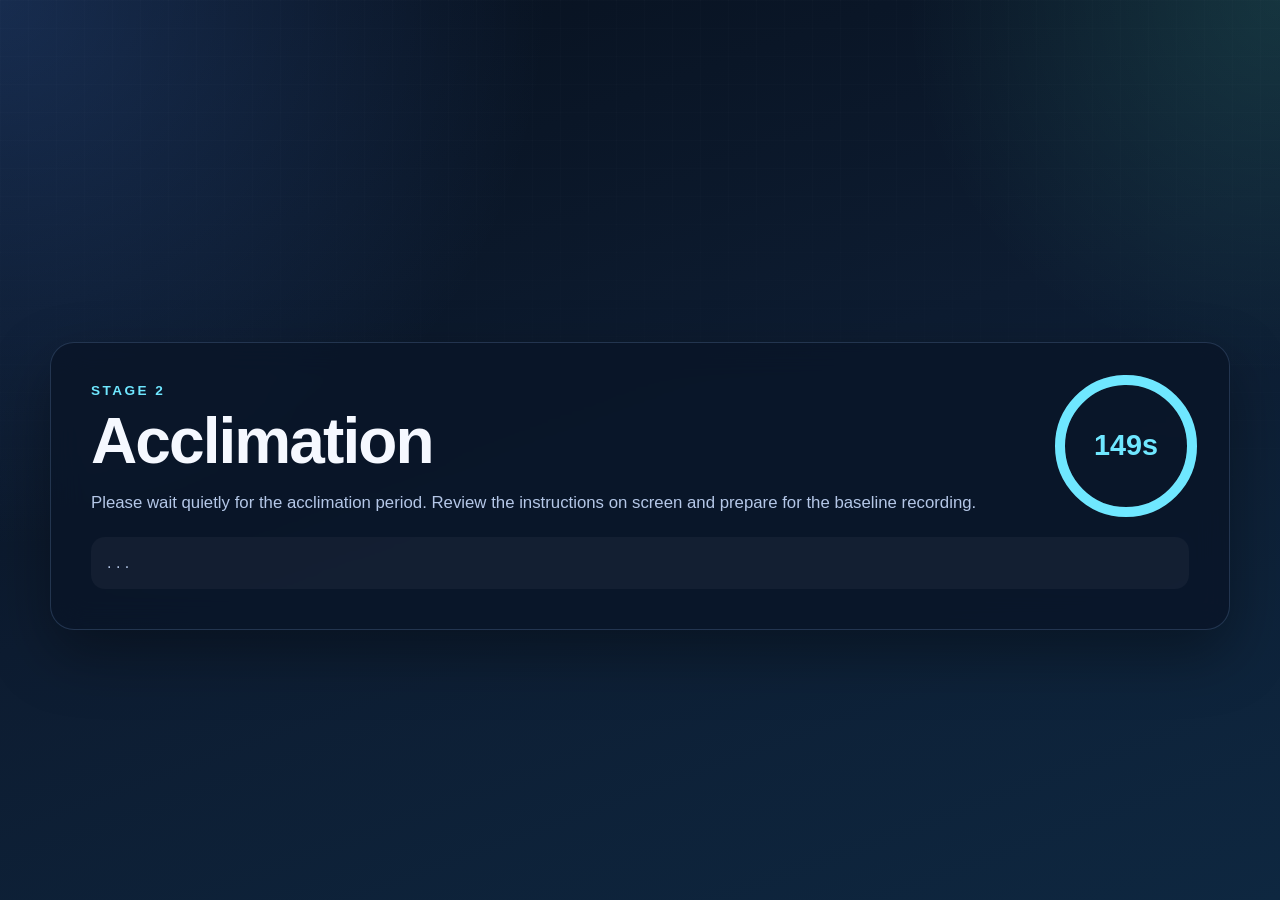
==== acclimation.html @ db919599 "initial commit" ====
<!DOCTYPE html>
<html lang="en">
<head>
    <meta charset="UTF-8">
    <meta name="viewport" content="width=device-width, initial-scale=1.0">
    <title>Acclimation</title>
    <link rel="stylesheet" href="styles.css">
</head>
<body data-page="acclimation">
    <main class="page-shell">
        <section class="stage-card stage-card--timed">
            <p class="eyebrow">Stage 2</p>
            <h1>Acclimation</h1>
            <p class="stage-subtitle">
                Please wait quietly for the acclimation period. Review the instructions on screen and prepare for the baseline recording.
            </p>
            <div class="instruction-stack" id="typing-effect"></div>
            <div id="timer-shell"></div>
        </section>
    </main>

    <script src="experiment-config.js"></script>
    <script src="platform-utils.js"></script>
    <script src="dynamicText.js"></script>
    <script>
        PlatformUtils.setPageData("acclimation");
        (function () {
            document.getElementById("timer-shell").innerHTML = PlatformUtils.timerMarkup();
            const complete = function () {
                window.location.href = ExperimentConfig.routes.baseline;
            };
            const timerText = document.querySelector("[data-timer-text]");
            const timerCircle = document.querySelector(".timer-circle");
            const circumference = 2 * Math.PI * 66;
            timerCircle.style.strokeDasharray = `${circumference}`;
            timerCircle.style.strokeDashoffset = "0";
            let remaining = ExperimentConfig.timings.acclimationSeconds;
            timerText.textContent = `${remaining}s`;
            const interval = window.setInterval(function () {
                remaining -= 1;
                timerText.textContent = `${Math.max(remaining, 0)}s`;
                timerCircle.style.strokeDashoffset = `${circumference * (1 - Math.max(remaining, 0) / ExperimentConfig.timings.acclimationSeconds)}`;
                if (remaining <= 0) {
                    window.clearInterval(interval);
                    complete();
                }
            }, 1000);
        })();
    </script>
</body>
</html>
---- styles.css ----
:root {
    --bg: #08111f;
    --panel: rgba(10, 22, 40, 0.86);
    --panel-border: rgba(151, 194, 255, 0.18);
    --text: #f5f8ff;
    --muted: #b4c7e7;
    --accent: #6fe7ff;
    --accent-strong: #32d0ff;
    --accent-soft: #9ef57a;
    --danger-soft: #ff9ba9;
    --shadow: 0 24px 60px rgba(0, 0, 0, 0.35);
    --radius: 24px;
}

* {
    box-sizing: border-box;
}

html,
body {
    min-height: 100%;
    margin: 0;
    color: var(--text);
    font-family: "Avenir Next", "Segoe UI", "Helvetica Neue", sans-serif;
    background:
        radial-gradient(circle at top left, rgba(80, 144, 255, 0.22), transparent 35%),
        radial-gradient(circle at top right, rgba(95, 255, 203, 0.12), transparent 24%),
        linear-gradient(160deg, #07101d 0%, #0d1c31 48%, #0e2740 100%);
}

body {
    position: relative;
    overflow-x: hidden;
}

body::before {
    content: "";
    position: fixed;
    inset: 0;
    pointer-events: none;
    background:
        linear-gradient(rgba(255, 255, 255, 0.03) 1px, transparent 1px),
        linear-gradient(90deg, rgba(255, 255, 255, 0.03) 1px, transparent 1px);
    background-size: 28px 28px;
    mask-image: linear-gradient(to bottom, rgba(0, 0, 0, 0.42), transparent 92%);
}

body[data-page="baseline"] {
    background:
        radial-gradient(circle at center, rgba(111, 231, 255, 0.18), transparent 30%),
        linear-gradient(160deg, #07101d 0%, #10253b 52%, #12324e 100%);
}

body[data-page="task1"] {
    background:
        radial-gradient(circle at top right, rgba(255, 173, 94, 0.2), transparent 26%),
        linear-gradient(155deg, #110f1d 0%, #1a243d 55%, #233a5f 100%);
}

body[data-page="task2"] {
    background:
        radial-gradient(circle at top left, rgba(165, 255, 109, 0.16), transparent 24%),
        linear-gradient(155deg, #0a1720 0%, #12313a 52%, #17475a 100%);
}

body[data-page^="survey_"] {
    background:
        radial-gradient(circle at top center, rgba(200, 123, 255, 0.16), transparent 26%),
        linear-gradient(160deg, #101323 0%, #18253d 52%, #233253 100%);
}

.brand-strip {
    position: fixed;
    inset: 0 0 auto 0;
    z-index: 10;
    pointer-events: none;
}

.brand-strip__logo {
    position: absolute;
    max-width: 220px;
    height: auto;
    opacity: 0.92;
}

.brand-strip__logo--center {
    top: 24px;
    left: 50%;
    transform: translateX(-50%);
    max-width: 280px;
}

.brand-strip__logo--left {
    left: 24px;
    bottom: 24px;
    max-width: 140px;
}

.brand-strip__logo--right {
    right: 24px;
    bottom: 24px;
    max-width: 140px;
}

.page-shell {
    width: min(1180px, calc(100vw - 48px));
    margin: 0 auto;
    min-height: 100vh;
    padding: 120px 0 48px;
    display: flex;
    align-items: center;
    justify-content: center;
}

.stage-card {
    position: relative;
    width: 100%;
    padding: 40px;
    border-radius: var(--radius);
    background: var(--panel);
    border: 1px solid var(--panel-border);
    box-shadow: var(--shadow);
    backdrop-filter: blur(16px);
}

.stage-header,
.stage-card > h1,
.stage-card > .stage-subtitle {
    max-width: 960px;
}

.eyebrow {
    margin: 0 0 12px;
    color: var(--accent);
    text-transform: uppercase;
    letter-spacing: 0.18em;
    font-size: 0.85rem;
    font-weight: 700;
}

h1 {
    margin: 0 0 16px;
    font-size: clamp(2.4rem, 5vw, 4.4rem);
    line-height: 0.98;
    letter-spacing: -0.03em;
}

h2 {
    margin: 0 0 10px;
    font-size: 1.2rem;
    color: var(--accent-soft);
}

.stage-subtitle,
.media-caption,
.form-note {
    margin: 0 0 20px;
    color: var(--muted);
    font-size: 1.05rem;
    line-height: 1.7;
}

.summary-grid {
    display: grid;
    grid-template-columns: repeat(3, minmax(0, 1fr));
    gap: 16px;
    margin: 28px 0;
}

.summary-card {
    padding: 18px 20px;
    border-radius: 18px;
    background: rgba(255, 255, 255, 0.03);
    border: 1px solid rgba(255, 255, 255, 0.08);
}

.summary-card p {
    margin: 0;
    color: var(--muted);
    line-height: 1.6;
}

.primary-button {
    appearance: none;
    border: none;
    border-radius: 999px;
    padding: 16px 28px;
    color: #04111e;
    background: linear-gradient(135deg, var(--accent) 0%, var(--accent-soft) 100%);
    font: inherit;
    font-weight: 700;
    letter-spacing: 0.02em;
    cursor: pointer;
    transition: transform 140ms ease, box-shadow 140ms ease;
    box-shadow: 0 14px 30px rgba(50, 208, 255, 0.24);
}

.primary-button:hover {
    transform: translateY(-1px);
    box-shadow: 0 18px 36px rgba(50, 208, 255, 0.3);
}

.timer-container {
    position: fixed;
    top: 28px;
    right: 28px;
    width: 150px;
    height: 150px;
    z-index: 20;
}

.timer-svg {
    transform: rotate(-90deg);
}

.timer-circle-bg,
.timer-circle {
    fill: none;
    stroke-width: 10;
}

.timer-circle-bg {
    stroke: rgba(255, 255, 255, 0.12);
}

.timer-circle {
    stroke: var(--accent);
    stroke-linecap: round;
    transition: stroke-dashoffset 1s linear;
}

.timer-text {
    position: absolute;
    inset: 0;
    display: grid;
    place-items: center;
    color: var(--accent);
    font-weight: 700;
    font-size: 1.8rem;
}

.instruction-stack {
    display: grid;
    gap: 12px;
    margin-top: 20px;
}

.instruction-stack p {
    margin: 0;
    padding: 14px 16px;
    border-radius: 14px;
    background: rgba(255, 255, 255, 0.04);
    color: var(--muted);
    line-height: 1.5;
}

.form-embed-shell,
.media-panel {
    margin: 24px 0;
    padding: 16px;
    border-radius: 20px;
    background: rgba(255, 255, 255, 0.03);
    border: 1px solid rgba(255, 255, 255, 0.08);
}

.form-embed {
    width: 100%;
    min-height: 60vh;
    border: none;
    border-radius: 14px;
    background: #fff;
}

.task-image {
    display: block;
    width: 100%;
    max-width: 860px;
    margin: 0 auto;
    border-radius: 16px;
    box-shadow: 0 20px 44px rgba(0, 0, 0, 0.34);
}

.audio-player {
    width: min(720px, 100%);
}

.options {
    display: grid;
    gap: 12px;
    margin-top: 20px;
}

.option-row {
    display: flex;
    gap: 14px;
    align-items: flex-start;
    padding: 14px 16px;
    border-radius: 14px;
    background: rgba(255, 255, 255, 0.04);
    color: var(--text);
}

.option-row input {
    margin-top: 4px;
    transform: scale(1.2);
}

@media (max-width: 900px) {
    .page-shell {
        width: min(100vw - 24px, 100%);
        padding-top: 96px;
    }

    .stage-card {
        padding: 24px 18px 28px;
    }

    .summary-grid {
        grid-template-columns: 1fr;
    }

    .brand-strip__logo--center {
        max-width: 180px;
        top: 16px;
    }

    .brand-strip__logo--left,
    .brand-strip__logo--right {
        display: none;
    }

    .timer-container {
        width: 120px;
        height: 120px;
        top: 18px;
        right: 18px;
    }

    .form-embed {
        min-height: 52vh;
    }
}
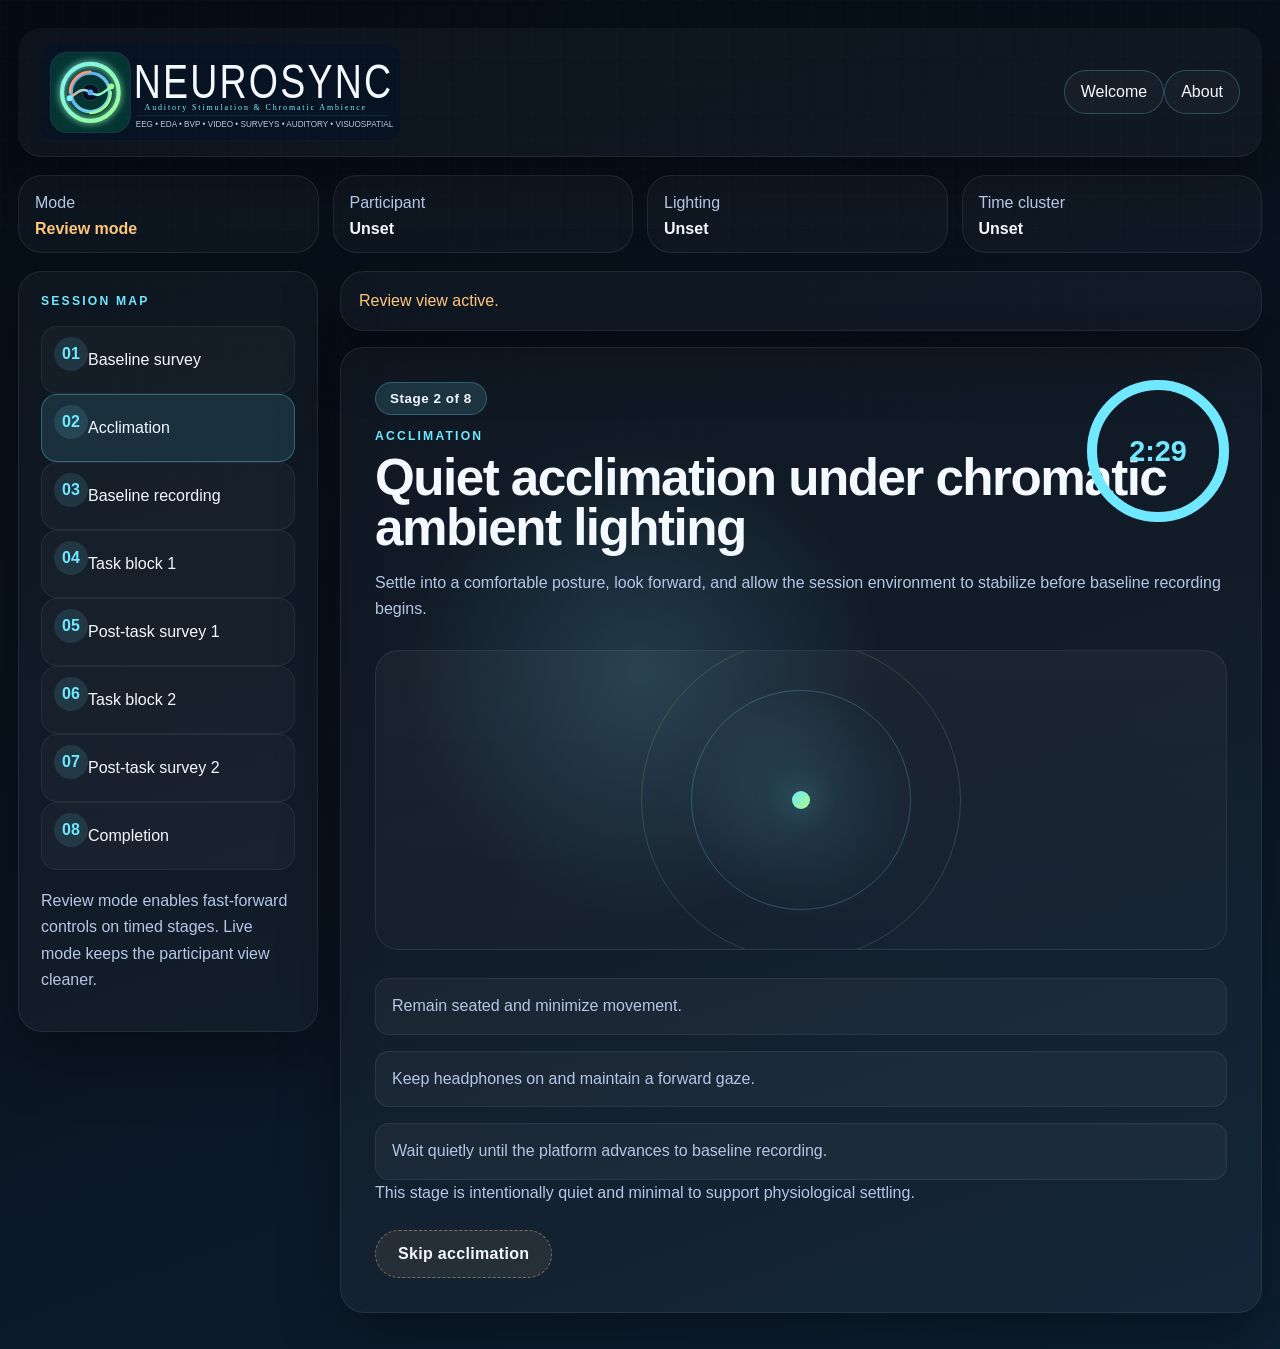
==== commit 8da6bfec: "Finalize NEUROSYNC platform release" ====
--- a/acclimation.html
+++ b/acclimation.html
@@ -7,45 +7,42 @@
     <link rel="stylesheet" href="styles.css">
 </head>
 <body data-page="acclimation">
-    <main class="page-shell">
-        <section class="stage-card stage-card--timed">
-            <p class="eyebrow">Stage 2</p>
-            <h1>Acclimation</h1>
-            <p class="stage-subtitle">
-                Please wait quietly for the acclimation period. Review the instructions on screen and prepare for the baseline recording.
-            </p>
-            <div class="instruction-stack" id="typing-effect"></div>
-            <div id="timer-shell"></div>
-        </section>
-    </main>
+    <main class="page-shell"><div id="page-container"></div></main>
 
     <script src="experiment-config.js"></script>
     <script src="platform-utils.js"></script>
-    <script src="dynamicText.js"></script>
     <script>
         PlatformUtils.setPageData("acclimation");
-        (function () {
-            document.getElementById("timer-shell").innerHTML = PlatformUtils.timerMarkup();
-            const complete = function () {
-                window.location.href = ExperimentConfig.routes.baseline;
-            };
-            const timerText = document.querySelector("[data-timer-text]");
-            const timerCircle = document.querySelector(".timer-circle");
-            const circumference = 2 * Math.PI * 66;
-            timerCircle.style.strokeDasharray = `${circumference}`;
-            timerCircle.style.strokeDashoffset = "0";
-            let remaining = ExperimentConfig.timings.acclimationSeconds;
-            timerText.textContent = `${remaining}s`;
-            const interval = window.setInterval(function () {
-                remaining -= 1;
-                timerText.textContent = `${Math.max(remaining, 0)}s`;
-                timerCircle.style.strokeDashoffset = `${circumference * (1 - Math.max(remaining, 0) / ExperimentConfig.timings.acclimationSeconds)}`;
-                if (remaining <= 0) {
-                    window.clearInterval(interval);
-                    complete();
-                }
-            }, 1000);
-        })();
+        PlatformUtils.renderStagePage(
+            document.getElementById("page-container"),
+            {
+                activeStage: "acclimation",
+                mode: "timed",
+                timer: true,
+                seconds: ExperimentConfig.timings.acclimationSeconds,
+                progressLabel: "Stage 2 of 8",
+                eyebrow: "Acclimation",
+                title: "Quiet acclimation under chromatic ambient lighting",
+                subtitle: "Settle into a comfortable posture, look forward, and allow the session environment to stabilize before baseline recording begins.",
+                bodyHtml: `
+                    <div class="focus-field focus-field--ambient">
+                        <div class="focus-ring"></div>
+                        <div class="focus-ring focus-ring--secondary"></div>
+                        <div class="focus-core"></div>
+                    </div>
+                    ${PlatformUtils.instructionListMarkup([
+                        "Remain seated and minimize movement.",
+                        "Keep headphones on and maintain a forward gaze.",
+                        "Wait quietly until the platform advances to baseline recording."
+                    ])}
+                `,
+                supportText: "This stage is intentionally quiet and minimal to support physiological settling.",
+                skipLabel: "Skip acclimation"
+            },
+            function () {
+                PlatformUtils.goToRoute("baseline");
+            }
+        );
     </script>
 </body>
 </html>
--- a/styles.css
+++ b/styles.css
@@ -1,14 +1,16 @@
 :root {
-    --bg: #08111f;
-    --panel: rgba(10, 22, 40, 0.86);
-    --panel-border: rgba(151, 194, 255, 0.18);
-    --text: #f5f8ff;
+    --bg: #07101d;
+    --panel: rgba(12, 21, 36, 0.9);
+    --panel-soft: rgba(17, 30, 48, 0.78);
+    --panel-border: rgba(140, 190, 255, 0.15);
+    --text: #f4f8ff;
     --muted: #b4c7e7;
-    --accent: #6fe7ff;
-    --accent-strong: #32d0ff;
-    --accent-soft: #9ef57a;
-    --danger-soft: #ff9ba9;
-    --shadow: 0 24px 60px rgba(0, 0, 0, 0.35);
+    --accent: #70e8ff;
+    --accent-strong: #2fd2ff;
+    --accent-soft: #a8ff85;
+    --warm: #ffc67e;
+    --danger-soft: #ff9aa8;
+    --shadow: 0 24px 60px rgba(0, 0, 0, 0.36);
     --radius: 24px;
 }
 
@@ -23,9 +25,9 @@
     color: var(--text);
     font-family: "Avenir Next", "Segoe UI", "Helvetica Neue", sans-serif;
     background:
-        radial-gradient(circle at top left, rgba(80, 144, 255, 0.22), transparent 35%),
-        radial-gradient(circle at top right, rgba(95, 255, 203, 0.12), transparent 24%),
-        linear-gradient(160deg, #07101d 0%, #0d1c31 48%, #0e2740 100%);
+        radial-gradient(circle at top left, rgba(88, 156, 255, 0.2), transparent 30%),
+        radial-gradient(circle at top right, rgba(101, 255, 204, 0.12), transparent 22%),
+        linear-gradient(160deg, #050d18 0%, #0b1627 52%, #10233b 100%);
 }
 
 body {
@@ -39,174 +41,675 @@
     inset: 0;
     pointer-events: none;
     background:
-        linear-gradient(rgba(255, 255, 255, 0.03) 1px, transparent 1px),
-        linear-gradient(90deg, rgba(255, 255, 255, 0.03) 1px, transparent 1px);
+        linear-gradient(rgba(255, 255, 255, 0.028) 1px, transparent 1px),
+        linear-gradient(90deg, rgba(255, 255, 255, 0.028) 1px, transparent 1px);
     background-size: 28px 28px;
-    mask-image: linear-gradient(to bottom, rgba(0, 0, 0, 0.42), transparent 92%);
+    mask-image: linear-gradient(to bottom, rgba(0, 0, 0, 0.5), transparent 94%);
+}
+
+body[data-page="start"] {
+    background:
+        radial-gradient(circle at 15% 14%, rgba(111, 231, 255, 0.24), transparent 24%),
+        radial-gradient(circle at 80% 18%, rgba(168, 255, 133, 0.18), transparent 20%),
+        linear-gradient(160deg, #040b15 0%, #081422 50%, #0d2138 100%);
+}
+
+body[data-page="home"] {
+    background:
+        radial-gradient(circle at 18% 10%, rgba(111, 231, 255, 0.18), transparent 24%),
+        radial-gradient(circle at 85% 16%, rgba(255, 198, 126, 0.14), transparent 20%),
+        linear-gradient(160deg, #06101b 0%, #0a1728 52%, #0f233b 100%);
+}
+
+body[data-page="acclimation"] {
+    background:
+        radial-gradient(circle at center, rgba(111, 231, 255, 0.16), transparent 26%),
+        linear-gradient(160deg, #050c15 0%, #0b1522 55%, #0d2033 100%);
 }
 
 body[data-page="baseline"] {
     background:
-        radial-gradient(circle at center, rgba(111, 231, 255, 0.18), transparent 30%),
-        linear-gradient(160deg, #07101d 0%, #10253b 52%, #12324e 100%);
+        radial-gradient(circle at center, rgba(147, 243, 255, 0.15), transparent 28%),
+        linear-gradient(160deg, #040b14 0%, #0a1421 54%, #0f1d30 100%);
 }
 
 body[data-page="task1"] {
     background:
-        radial-gradient(circle at top right, rgba(255, 173, 94, 0.2), transparent 26%),
-        linear-gradient(155deg, #110f1d 0%, #1a243d 55%, #233a5f 100%);
+        radial-gradient(circle at top right, rgba(255, 196, 112, 0.18), transparent 24%),
+        linear-gradient(160deg, #0b0f18 0%, #151c2f 54%, #21375b 100%);
 }
 
 body[data-page="task2"] {
     background:
-        radial-gradient(circle at top left, rgba(165, 255, 109, 0.16), transparent 24%),
-        linear-gradient(155deg, #0a1720 0%, #12313a 52%, #17475a 100%);
+        radial-gradient(circle at top left, rgba(168, 255, 133, 0.14), transparent 24%),
+        linear-gradient(160deg, #08121a 0%, #0e2130 54%, #15384c 100%);
 }
 
 body[data-page^="survey_"] {
     background:
-        radial-gradient(circle at top center, rgba(200, 123, 255, 0.16), transparent 26%),
-        linear-gradient(160deg, #101323 0%, #18253d 52%, #233253 100%);
-}
-
-.brand-strip {
-    position: fixed;
-    inset: 0 0 auto 0;
-    z-index: 10;
-    pointer-events: none;
-}
-
-.brand-strip__logo {
-    position: absolute;
-    max-width: 220px;
-    height: auto;
-    opacity: 0.92;
-}
-
-.brand-strip__logo--center {
-    top: 24px;
-    left: 50%;
-    transform: translateX(-50%);
-    max-width: 280px;
-}
-
-.brand-strip__logo--left {
-    left: 24px;
-    bottom: 24px;
-    max-width: 140px;
-}
-
-.brand-strip__logo--right {
-    right: 24px;
-    bottom: 24px;
-    max-width: 140px;
-}
-
-.page-shell {
-    width: min(1180px, calc(100vw - 48px));
+        radial-gradient(circle at top center, rgba(190, 126, 255, 0.14), transparent 24%),
+        linear-gradient(160deg, #0d1121 0%, #162038 54%, #24324f 100%);
+}
+
+body[data-page="finish"] {
+    background:
+        radial-gradient(circle at top center, rgba(111, 231, 255, 0.14), transparent 24%),
+        linear-gradient(160deg, #06111c 0%, #0d1a29 54%, #10243b 100%);
+}
+
+h1,
+h2,
+p {
+    margin-top: 0;
+}
+
+h1 {
+    margin-bottom: 16px;
+    font-size: clamp(2.3rem, 4vw, 4.4rem);
+    line-height: 0.98;
+    letter-spacing: -0.03em;
+}
+
+h2 {
+    margin-bottom: 10px;
+    font-size: 1.18rem;
+}
+
+.cover-shell,
+.page-shell,
+.dashboard-shell {
+    width: min(1420px, calc(100vw - 36px));
     margin: 0 auto;
     min-height: 100vh;
-    padding: 120px 0 48px;
+}
+
+.cover-shell {
     display: flex;
     align-items: center;
     justify-content: center;
+    padding: 28px 0;
+}
+
+.page-shell {
+    padding: 28px 0 36px;
+}
+
+.dashboard-shell {
+    padding: 28px 0 36px;
+}
+
+.cover-window {
+    width: 100%;
+    min-height: min(900px, calc(100vh - 56px));
+    border-radius: 30px;
+    overflow: hidden;
+    border: 1px solid rgba(154, 200, 255, 0.2);
+    background: linear-gradient(180deg, rgba(11, 23, 40, 0.96) 0%, rgba(7, 17, 31, 0.98) 100%);
+    box-shadow: 0 40px 90px rgba(0, 0, 0, 0.44);
+    backdrop-filter: blur(20px);
+}
+
+.cover-window__topbar,
+.app-topbar {
+    display: grid;
+    grid-template-columns: auto 1fr auto;
+    align-items: center;
+    gap: 20px;
+    padding: 16px 22px;
+    border-bottom: 1px solid rgba(255, 255, 255, 0.08);
+    background: rgba(255, 255, 255, 0.03);
+}
+
+.window-dots {
+    display: flex;
+    gap: 10px;
+}
+
+.window-dots span {
+    width: 12px;
+    height: 12px;
+    border-radius: 999px;
+}
+
+.window-dots span:nth-child(1) { background: #ff6d6d; }
+.window-dots span:nth-child(2) { background: #ffca72; }
+.window-dots span:nth-child(3) { background: #86f08d; }
+
+.window-title,
+.window-state,
+.app-topbar__eyebrow,
+.app-topbar__description,
+.info-card__label,
+.dashboard-panel__label,
+.cover-card__label,
+.dashboard-mode-card__label,
+.stage-rail__eyebrow {
+    color: var(--muted);
+}
+
+.window-title,
+.window-state {
+    margin: 0;
+    font-size: 0.92rem;
+}
+
+.window-state {
+    text-align: right;
+    color: var(--accent);
+}
+
+.cover-window__body {
+    padding: 28px;
+}
+
+.cover-hero,
+.dashboard-grid,
+.app-main {
+    display: grid;
+    gap: 22px;
+}
+
+.cover-hero {
+    grid-template-columns: minmax(0, 1.45fr) minmax(320px, 0.92fr);
+    align-items: stretch;
+}
+
+.cover-hero__content,
+.cover-hero__panel,
+.cover-card,
+.signal-card,
+.dashboard-panel,
+.dashboard-mode-card,
+.stage-card,
+.info-card,
+.form-embed-shell,
+.media-panel,
+.stage-rail,
+.mode-banner,
+.context-chip {
+    border-radius: var(--radius);
+    border: 1px solid rgba(255, 255, 255, 0.08);
+    background: rgba(255, 255, 255, 0.03);
+}
+
+.cover-hero__content,
+.cover-hero__panel,
+.cover-card,
+.dashboard-panel,
+.dashboard-mode-card,
+.stage-card,
+.stage-rail,
+.mode-banner {
+    box-shadow: var(--shadow);
+}
+
+.cover-hero__content {
+    padding: 34px;
+    background:
+        radial-gradient(circle at 12% 12%, rgba(111, 231, 255, 0.14), transparent 22%),
+        linear-gradient(180deg, rgba(255, 255, 255, 0.04) 0%, rgba(255, 255, 255, 0.02) 100%);
+}
+
+.cover-logo,
+.dashboard-logo,
+.app-brand__logo {
+    display: block;
+    height: auto;
+}
+
+.cover-logo {
+    width: min(700px, 100%);
+    margin: 16px 0 24px;
+}
+
+.dashboard-logo {
+    width: min(380px, 100%);
+}
+
+.app-brand__logo {
+    width: 220px;
+}
+
+.cover-actions,
+.stage-actions,
+.session-form__actions,
+.dashboard-mode-actions {
+    display: flex;
+    flex-wrap: wrap;
+    gap: 14px;
+    align-items: center;
+}
+
+.cover-actions {
+    margin-top: 26px;
+}
+
+.signal-stack,
+.shortcut-grid,
+.readiness-grid,
+.flow-overview,
+.info-card-grid,
+.instruction-list {
+    display: grid;
+    gap: 16px;
+}
+
+.signal-card,
+.cover-card,
+.dashboard-panel,
+.dashboard-mode-card,
+.info-card {
+    padding: 22px;
+}
+
+.signal-card--cyan { box-shadow: inset 0 0 0 1px rgba(111, 231, 255, 0.08); }
+.signal-card--amber { box-shadow: inset 0 0 0 1px rgba(255, 198, 126, 0.08); }
+.signal-card--green { box-shadow: inset 0 0 0 1px rgba(168, 255, 133, 0.08); }
+
+.cover-card__label,
+.dashboard-panel__label,
+.dashboard-mode-card__label,
+.info-card__label,
+.stage-rail__eyebrow,
+.app-topbar__eyebrow,
+.eyebrow {
+    margin-bottom: 10px;
+    text-transform: uppercase;
+    letter-spacing: 0.18em;
+    font-size: 0.76rem;
+    font-weight: 700;
+}
+
+.progress-chip {
+    display: inline-flex;
+    margin: 0 0 14px;
+    padding: 8px 14px;
+    border-radius: 999px;
+    background: rgba(111, 231, 255, 0.14);
+    border: 1px solid rgba(111, 231, 255, 0.24);
+    color: var(--text);
+    font-size: 0.84rem;
+    font-weight: 700;
+    letter-spacing: 0.04em;
+}
+
+.eyebrow,
+.cover-card__label,
+.dashboard-panel__label,
+.dashboard-mode-card__label,
+.app-topbar__eyebrow,
+.stage-rail__eyebrow,
+.info-card__label {
+    color: var(--accent);
+}
+
+.stage-subtitle,
+.stage-support,
+.task-note,
+.media-caption,
+.form-note,
+.cover-card p,
+.signal-card p,
+.dashboard-panel p,
+.mode-banner,
+.stage-rail__note,
+.app-topbar__description,
+.context-chip span,
+.info-card__value,
+.instruction-list p,
+.flow-overview__step p,
+.check-tile,
+.window-title,
+.window-state {
+    line-height: 1.65;
+}
+
+.stage-subtitle,
+.stage-support,
+.task-note,
+.media-caption,
+.form-note,
+.cover-card p,
+.signal-card p,
+.dashboard-panel p,
+.stage-rail__note,
+.app-topbar__description,
+.context-chip span,
+.info-card__value,
+.instruction-list p,
+.flow-overview__step p,
+.check-tile,
+.window-title,
+.window-state {
+    color: var(--muted);
+}
+
+.primary-button,
+.secondary-button,
+.secondary-link,
+.review-skip-button,
+.topbar-link,
+.shortcut-button {
+    transition: transform 140ms ease, box-shadow 140ms ease, border-color 140ms ease, background 140ms ease;
+    font: inherit;
+}
+
+.primary-button,
+.secondary-button,
+.review-skip-button,
+.shortcut-button {
+    appearance: none;
+    cursor: pointer;
+    font-weight: 700;
+    letter-spacing: 0.02em;
+}
+
+.primary-button,
+.secondary-button,
+.review-skip-button,
+.shortcut-button,
+.topbar-link,
+.secondary-link {
+    border-radius: 999px;
+    text-decoration: none;
+}
+
+.primary-button {
+    border: none;
+    padding: 16px 28px;
+    color: #03111d;
+    background: linear-gradient(135deg, var(--accent) 0%, var(--accent-soft) 100%);
+    box-shadow: 0 14px 30px rgba(50, 208, 255, 0.24);
+}
+
+.secondary-button,
+.shortcut-button {
+    border: 1px solid rgba(111, 231, 255, 0.22);
+    padding: 15px 22px;
+    color: var(--text);
+    background: rgba(255, 255, 255, 0.03);
+}
+
+.review-skip-button {
+    border: 1px dashed rgba(255, 198, 126, 0.42);
+    padding: 14px 22px;
+    color: var(--text);
+    background: rgba(255, 198, 126, 0.08);
+}
+
+.secondary-link,
+.topbar-link {
+    display: inline-flex;
+    align-items: center;
+    justify-content: center;
+    gap: 8px;
+    padding: 12px 16px;
+    border: 1px solid rgba(111, 231, 255, 0.24);
+    color: var(--text);
+    background: rgba(255, 255, 255, 0.03);
+}
+
+.primary-button:hover,
+.primary-button:focus-visible,
+.secondary-button:hover,
+.secondary-button:focus-visible,
+.review-skip-button:hover,
+.review-skip-button:focus-visible,
+.secondary-link:hover,
+.secondary-link:focus-visible,
+.topbar-link:hover,
+.topbar-link:focus-visible,
+.shortcut-button:hover,
+.shortcut-button:focus-visible {
+    transform: translateY(-1px);
+    outline: none;
+}
+
+.primary-button:hover,
+.primary-button:focus-visible {
+    box-shadow: 0 18px 36px rgba(50, 208, 255, 0.3);
+}
+
+.review-skip-button:hover,
+.review-skip-button:focus-visible {
+    border-color: rgba(255, 198, 126, 0.62);
+    background: rgba(255, 198, 126, 0.14);
+}
+
+.dashboard-header {
+    display: grid;
+    grid-template-columns: minmax(0, 1.4fr) minmax(280px, 0.8fr);
+    gap: 22px;
+    margin-bottom: 22px;
+}
+
+.dashboard-header__brand,
+.dashboard-mode-card {
+    padding: 28px;
+    border-radius: 28px;
+    background: rgba(255, 255, 255, 0.03);
+    border: 1px solid rgba(255, 255, 255, 0.08);
+    box-shadow: var(--shadow);
+}
+
+.dashboard-header__brand {
+    display: grid;
+    gap: 18px;
+    align-items: start;
+}
+
+.dashboard-grid {
+    grid-template-columns: minmax(0, 1fr) minmax(0, 1fr);
+    margin-bottom: 22px;
+}
+
+.dashboard-grid--secondary {
+    grid-template-columns: minmax(0, 1.35fr) minmax(320px, 0.95fr);
+}
+
+.dashboard-panel--wide {
+    min-height: 100%;
+}
+
+.session-form,
+.readiness-grid,
+.flow-overview,
+.shortcut-grid {
+    margin-top: 18px;
+}
+
+.session-form {
+    display: grid;
+    gap: 16px;
+}
+
+.session-form label {
+    display: grid;
+    gap: 8px;
+    color: var(--text);
+    font-weight: 600;
+}
+
+.session-form input,
+.session-form select {
+    width: 100%;
+    border-radius: 14px;
+    border: 1px solid rgba(255, 255, 255, 0.1);
+    padding: 14px 16px;
+    color: var(--text);
+    background: rgba(255, 255, 255, 0.04);
+    font: inherit;
+}
+
+.session-form input:focus,
+.session-form select:focus {
+    outline: none;
+    border-color: rgba(111, 231, 255, 0.4);
+    box-shadow: 0 0 0 3px rgba(111, 231, 255, 0.12);
+}
+
+.check-tile {
+    display: flex;
+    gap: 0;
+    align-items: center;
+    padding: 16px 18px;
+    border-radius: 16px;
+    background: rgba(255, 255, 255, 0.04);
+    border: 1px solid rgba(255, 255, 255, 0.08);
+}
+
+.check-tile input {
+    transform: scale(1.15);
+    accent-color: var(--accent);
+}
+
+.flow-overview {
+    grid-template-columns: repeat(2, minmax(0, 1fr));
+}
+
+.flow-overview__step {
+    padding: 18px;
+    border-radius: 18px;
+    background: rgba(255, 255, 255, 0.04);
+    border: 1px solid rgba(255, 255, 255, 0.08);
+}
+
+.flow-overview__step span,
+.rail-step__index {
+    display: inline-flex;
+    align-items: center;
+    justify-content: center;
+    width: 34px;
+    height: 34px;
+    border-radius: 999px;
+    margin-bottom: 12px;
+    background: rgba(111, 231, 255, 0.12);
+    color: var(--accent);
+    font-weight: 700;
+}
+
+.flow-overview__step strong,
+.rail-step__label,
+.context-chip strong,
+.info-card__value {
+    display: block;
+    color: var(--text);
+}
+
+.shortcut-grid {
+    grid-template-columns: repeat(2, minmax(0, 1fr));
+}
+
+.shortcut-button {
+    text-align: left;
+}
+
+.app-shell {
+    display: grid;
+    gap: 18px;
+}
+
+.app-topbar {
+    border-radius: 24px;
+    box-shadow: var(--shadow);
+}
+
+.app-topbar__meta h2 {
+    margin: 4px 0 8px;
+    color: var(--text);
+}
+
+.app-topbar__description {
+    margin: 0;
+    max-width: 72ch;
+}
+
+.app-topbar__actions {
+    display: flex;
+    gap: 0;
+    justify-content: flex-end;
+    flex-wrap: wrap;
+}
+
+.app-context-row {
+    display: grid;
+    grid-template-columns: repeat(4, minmax(0, 1fr));
+    gap: 14px;
+}
+
+.context-chip {
+    padding: 14px 16px;
+}
+
+.context-chip strong {
+    margin-top: 4px;
+}
+
+.context-chip--is-review strong { color: var(--warm); }
+.context-chip--is-live strong { color: var(--accent-soft); }
+
+.app-main {
+    grid-template-columns: 300px minmax(0, 1fr);
+    align-items: start;
+}
+
+.stage-rail {
+    position: sticky;
+    top: 24px;
+    padding: 22px;
+}
+
+.stage-rail__steps {
+    display: grid;
+    gap: 0;
+    margin: 18px 0;
+}
+
+.rail-step {
+    display: grid;
+    grid-template-columns: auto 1fr;
+    gap: 0;
+    align-items: center;
+    padding: 10px 12px;
+    border-radius: 16px;
+    background: rgba(255, 255, 255, 0.03);
+    border: 1px solid rgba(255, 255, 255, 0.06);
+}
+
+.rail-step.is-active {
+    background: rgba(111, 231, 255, 0.12);
+    border-color: rgba(111, 231, 255, 0.3);
+}
+
+.mode-banner {
+    padding: 16px 18px;
+    margin-bottom: 16px;
+    color: var(--warm);
 }
 
 .stage-card {
     position: relative;
-    width: 100%;
-    padding: 40px;
-    border-radius: var(--radius);
-    background: var(--panel);
-    border: 1px solid var(--panel-border);
-    box-shadow: var(--shadow);
-    backdrop-filter: blur(16px);
-}
-
-.stage-header,
-.stage-card > h1,
-.stage-card > .stage-subtitle {
-    max-width: 960px;
-}
-
-.eyebrow {
-    margin: 0 0 12px;
-    color: var(--accent);
-    text-transform: uppercase;
-    letter-spacing: 0.18em;
-    font-size: 0.85rem;
-    font-weight: 700;
-}
-
-h1 {
-    margin: 0 0 16px;
-    font-size: clamp(2.4rem, 5vw, 4.4rem);
-    line-height: 0.98;
-    letter-spacing: -0.03em;
-}
-
-h2 {
-    margin: 0 0 10px;
-    font-size: 1.2rem;
-    color: var(--accent-soft);
-}
-
-.stage-subtitle,
-.media-caption,
-.form-note {
-    margin: 0 0 20px;
-    color: var(--muted);
-    font-size: 1.05rem;
-    line-height: 1.7;
-}
-
-.summary-grid {
-    display: grid;
-    grid-template-columns: repeat(3, minmax(0, 1fr));
-    gap: 16px;
-    margin: 28px 0;
-}
-
-.summary-card {
-    padding: 18px 20px;
-    border-radius: 18px;
-    background: rgba(255, 255, 255, 0.03);
-    border: 1px solid rgba(255, 255, 255, 0.08);
-}
-
-.summary-card p {
-    margin: 0;
-    color: var(--muted);
-    line-height: 1.6;
-}
-
-.primary-button {
-    appearance: none;
-    border: none;
-    border-radius: 999px;
-    padding: 16px 28px;
-    color: #04111e;
-    background: linear-gradient(135deg, var(--accent) 0%, var(--accent-soft) 100%);
-    font: inherit;
-    font-weight: 700;
-    letter-spacing: 0.02em;
-    cursor: pointer;
-    transition: transform 140ms ease, box-shadow 140ms ease;
-    box-shadow: 0 14px 30px rgba(50, 208, 255, 0.24);
-}
-
-.primary-button:hover {
-    transform: translateY(-1px);
-    box-shadow: 0 18px 36px rgba(50, 208, 255, 0.3);
+    padding: 34px;
+}
+
+.stage-header {
+    max-width: 920px;
+}
+
+.stage-region {
+    min-width: 0;
+}
+
+.stage-actions {
+    margin-top: 24px;
 }
 
 .timer-container {
-    position: fixed;
+    position: absolute;
     top: 28px;
     right: 28px;
     width: 150px;
     height: 150px;
-    z-index: 20;
 }
 
 .timer-svg {
@@ -239,55 +742,134 @@
     font-size: 1.8rem;
 }
 
-.instruction-stack {
-    display: grid;
-    gap: 12px;
-    margin-top: 20px;
-}
-
-.instruction-stack p {
+.focus-field {
+    position: relative;
+    display: grid;
+    place-items: center;
+    min-height: 300px;
+    margin: 28px 0;
+    border-radius: 24px;
+    background: rgba(255, 255, 255, 0.03);
+    border: 1px solid rgba(255, 255, 255, 0.08);
+    overflow: hidden;
+}
+
+.focus-field--ambient {
+    background:
+        radial-gradient(circle at center, rgba(111, 231, 255, 0.12), transparent 26%),
+        linear-gradient(180deg, rgba(255, 255, 255, 0.04) 0%, rgba(255, 255, 255, 0.02) 100%);
+}
+
+.focus-field--baseline {
+    background:
+        radial-gradient(circle at center, rgba(255, 255, 255, 0.08), transparent 18%),
+        linear-gradient(180deg, rgba(255, 255, 255, 0.02) 0%, rgba(255, 255, 255, 0.01) 100%);
+}
+
+.focus-ring,
+.focus-ring--secondary,
+.focus-core,
+.fixation-mark,
+.fixation-mark::before,
+.fixation-mark::after {
+    position: absolute;
+}
+
+.focus-ring,
+.focus-ring--secondary {
+    width: 220px;
+    height: 220px;
+    border-radius: 999px;
+    border: 1px solid rgba(111, 231, 255, 0.24);
+}
+
+.focus-ring--secondary {
+    width: 320px;
+    height: 320px;
+    border-color: rgba(168, 255, 133, 0.16);
+}
+
+.focus-core {
+    width: 18px;
+    height: 18px;
+    border-radius: 999px;
+    background: linear-gradient(135deg, var(--accent) 0%, var(--accent-soft) 100%);
+    box-shadow: 0 0 30px rgba(111, 231, 255, 0.4);
+}
+
+.fixation-mark {
+    width: 72px;
+    height: 72px;
+}
+
+.fixation-mark::before,
+.fixation-mark::after {
+    content: "";
+    top: 50%;
+    left: 50%;
+    background: rgba(255, 255, 255, 0.92);
+    transform: translate(-50%, -50%);
+}
+
+.fixation-mark::before {
+    width: 2px;
+    height: 72px;
+}
+
+.fixation-mark::after {
+    width: 72px;
+    height: 2px;
+}
+
+.instruction-list p {
     margin: 0;
     padding: 14px 16px;
     border-radius: 14px;
     background: rgba(255, 255, 255, 0.04);
-    color: var(--muted);
-    line-height: 1.5;
+    border: 1px solid rgba(255, 255, 255, 0.07);
+}
+
+.info-card-grid {
+    grid-template-columns: repeat(3, minmax(0, 1fr));
+    margin: 24px 0;
 }
 
 .form-embed-shell,
 .media-panel {
     margin: 24px 0;
     padding: 16px;
-    border-radius: 20px;
-    background: rgba(255, 255, 255, 0.03);
-    border: 1px solid rgba(255, 255, 255, 0.08);
 }
 
 .form-embed {
     width: 100%;
-    min-height: 60vh;
+    min-height: 64vh;
     border: none;
-    border-radius: 14px;
+    border-radius: 16px;
     background: #fff;
+}
+
+.form-actions {
+    margin-bottom: 16px;
+}
+
+.audio-player {
+    width: min(720px, 100%);
 }
 
 .task-image {
     display: block;
     width: 100%;
-    max-width: 860px;
+    max-width: 920px;
     margin: 0 auto;
     border-radius: 16px;
     box-shadow: 0 20px 44px rgba(0, 0, 0, 0.34);
 }
 
-.audio-player {
-    width: min(720px, 100%);
-}
-
 .options {
     display: grid;
-    gap: 12px;
+    gap: 0;
     margin-top: 20px;
+    max-width: 920px;
 }
 
 .option-row {
@@ -297,46 +879,780 @@
     padding: 14px 16px;
     border-radius: 14px;
     background: rgba(255, 255, 255, 0.04);
+    border: 1px solid rgba(255, 255, 255, 0.08);
     color: var(--text);
+    cursor: pointer;
+}
+
+.option-row:hover {
+    border-color: rgba(111, 231, 255, 0.24);
+    background: rgba(255, 255, 255, 0.06);
+}
+
+.option-row.is-selected {
+    border-color: rgba(111, 231, 255, 0.44);
+    background: rgba(111, 231, 255, 0.1);
+    box-shadow: inset 0 0 0 1px rgba(111, 231, 255, 0.14);
 }
 
 .option-row input {
     margin-top: 4px;
-    transform: scale(1.2);
+    transform: scale(1.15);
+    accent-color: var(--accent);
+}
+
+@media (max-width: 1200px) {
+    .cover-hero,
+    .dashboard-header,
+    .dashboard-grid,
+    .dashboard-grid--secondary,
+    .app-main,
+    .info-card-grid,
+    .flow-overview {
+        grid-template-columns: 1fr;
+    }
+
+    .stage-rail {
+        position: static;
+    }
 }
 
 @media (max-width: 900px) {
-    .page-shell {
-        width: min(100vw - 24px, 100%);
-        padding-top: 96px;
-    }
-
-    .stage-card {
-        padding: 24px 18px 28px;
-    }
-
-    .summary-grid {
+    .cover-shell,
+    .page-shell,
+    .dashboard-shell {
+        width: min(100vw - 20px, 100%);
+    }
+
+    .cover-window {
+        min-height: calc(100vh - 24px);
+        border-radius: 22px;
+    }
+
+    .cover-window__topbar,
+    .app-topbar {
         grid-template-columns: 1fr;
-    }
-
-    .brand-strip__logo--center {
-        max-width: 180px;
-        top: 16px;
-    }
-
-    .brand-strip__logo--left,
-    .brand-strip__logo--right {
-        display: none;
+        align-items: start;
+    }
+
+    .window-state,
+    .app-topbar__actions {
+        justify-content: flex-start;
+        text-align: left;
+    }
+
+    .cover-window__body,
+    .cover-hero__content,
+    .cover-hero__panel,
+    .cover-card,
+    .dashboard-header__brand,
+    .dashboard-mode-card,
+    .dashboard-panel,
+    .stage-card,
+    .stage-rail {
+        padding: 20px 18px;
+    }
+
+    .app-context-row,
+    .shortcut-grid {
+        grid-template-columns: 1fr;
     }
 
     .timer-container {
-        width: 120px;
-        height: 120px;
-        top: 18px;
-        right: 18px;
-    }
-
-    .form-embed {
-        min-height: 52vh;
-    }
-}
+        position: static;
+        margin: 20px auto 0;
+    }
+
+    .cover-actions,
+    .stage-actions,
+    .session-form__actions,
+    .dashboard-mode-actions {
+        flex-direction: column;
+        align-items: stretch;
+    }
+
+    .cover-logo,
+    .dashboard-logo,
+    .app-brand__logo {
+        width: min(100%, 320px);
+    }
+}
+
+
+.cover-shell--compact {
+    padding: 20px 0;
+}
+
+.cover-window--compact {
+    min-height: min(760px, calc(100vh - 40px));
+    padding: 0;
+}
+
+.cover-header {
+    display: flex;
+    align-items: center;
+    justify-content: space-between;
+    gap: 18px;
+    padding: 18px 24px;
+    border-bottom: 1px solid rgba(255, 255, 255, 0.08);
+    background: rgba(255, 255, 255, 0.025);
+}
+
+.cover-header__brand,
+.cover-header__meta {
+    display: flex;
+    align-items: center;
+    gap: 14px;
+}
+
+.cover-header__logo {
+    width: min(420px, 100%);
+    height: auto;
+}
+
+.cover-badge,
+.cover-header__version {
+    display: inline-flex;
+    align-items: center;
+    justify-content: center;
+    padding: 8px 14px;
+    border-radius: 999px;
+    border: 1px solid rgba(111, 231, 255, 0.18);
+    color: var(--muted);
+    background: rgba(255, 255, 255, 0.03);
+    font-size: 0.8rem;
+}
+
+.cover-main {
+    display: grid;
+    grid-template-columns: minmax(0, 1.05fr) minmax(320px, 0.95fr);
+    gap: 20px;
+    padding: 30px 26px 28px;
+    align-items: center;
+}
+
+.cover-copy {
+    max-width: 640px;
+}
+
+.cover-copy h1 {
+    max-width: 12ch;
+}
+
+.cover-mini-meta {
+    display: flex;
+    flex-wrap: wrap;
+    gap: 10px;
+    margin: 18px 0 24px;
+}
+
+.cover-mini-meta span {
+    display: inline-flex;
+    align-items: center;
+    padding: 10px 14px;
+    border-radius: 999px;
+    background: rgba(255, 255, 255, 0.04);
+    border: 1px solid rgba(255, 255, 255, 0.08);
+    color: var(--muted);
+    font-size: 0.9rem;
+}
+
+.cover-vault {
+    position: relative;
+    min-height: 460px;
+    display: grid;
+    place-items: center;
+    border-radius: 30px;
+    overflow: hidden;
+    background:
+        radial-gradient(circle at center, rgba(111, 231, 255, 0.12), transparent 26%),
+        linear-gradient(180deg, rgba(255, 255, 255, 0.03), rgba(255, 255, 255, 0.01));
+    border: 1px solid rgba(255, 255, 255, 0.08);
+}
+
+.cover-vault__halo,
+.cover-vault__ring {
+    position: absolute;
+    border-radius: 999px;
+}
+
+.cover-vault__halo {
+    width: 520px;
+    height: 520px;
+    background: radial-gradient(circle, rgba(111, 231, 255, 0.16) 0%, rgba(111, 231, 255, 0.03) 34%, transparent 70%);
+    filter: blur(12px);
+}
+
+.cover-vault__ring {
+    border: 1px solid rgba(255, 255, 255, 0.09);
+}
+
+.cover-vault__ring--outer {
+    width: 420px;
+    height: 420px;
+    box-shadow: inset 0 0 0 1px rgba(111, 231, 255, 0.06);
+}
+
+.cover-vault__ring--mid {
+    width: 306px;
+    height: 306px;
+    border-color: rgba(111, 231, 255, 0.24);
+}
+
+.cover-vault__ring--inner {
+    width: 194px;
+    height: 194px;
+    border-color: rgba(168, 255, 133, 0.22);
+}
+
+.cover-vault__core {
+    position: relative;
+    z-index: 2;
+    width: 320px;
+    height: 320px;
+    display: grid;
+    place-items: center;
+    border-radius: 999px;
+    background: radial-gradient(circle at 50% 48%, rgba(18, 36, 58, 0.96), rgba(7, 18, 31, 0.98));
+    border: 1px solid rgba(255, 255, 255, 0.08);
+    box-shadow: 0 24px 60px rgba(0, 0, 0, 0.34), inset 0 0 60px rgba(111, 231, 255, 0.05);
+}
+
+.cover-vault__logo {
+    width: 220px;
+    height: auto;
+}
+
+.dashboard-header--compact {
+    grid-template-columns: minmax(0, 1.3fr) minmax(250px, 0.7fr);
+    gap: 18px;
+    margin-bottom: 18px;
+}
+
+.dashboard-header__brand--compact,
+.dashboard-mode-card--compact {
+    padding: 22px 24px;
+}
+
+.dashboard-header__brand--compact {
+    grid-template-columns: auto 1fr;
+    display: grid;
+    align-items: center;
+    gap: 18px;
+}
+
+.dashboard-logo--compact {
+    width: 320px;
+}
+
+@media (max-width: 1200px) {
+    .cover-main,
+    .dashboard-header--compact {
+        grid-template-columns: 1fr;
+    }
+}
+
+@media (max-width: 900px) {
+    .cover-header,
+    .cover-header__brand,
+    .cover-header__meta,
+    .dashboard-header__brand--compact {
+        flex-direction: column;
+        align-items: flex-start;
+    }
+
+    .cover-main {
+        padding: 22px 18px 20px;
+    }
+
+    .cover-vault {
+        min-height: 340px;
+    }
+
+    .cover-vault__halo {
+        width: 360px;
+        height: 360px;
+    }
+
+    .cover-vault__ring--outer {
+        width: 300px;
+        height: 300px;
+    }
+
+    .cover-vault__ring--mid {
+        width: 220px;
+        height: 220px;
+    }
+
+    .cover-vault__ring--inner {
+        width: 150px;
+        height: 150px;
+    }
+
+    .cover-vault__core {
+        width: 220px;
+        height: 220px;
+    }
+
+    .cover-vault__logo,
+    .cover-header__logo,
+    .dashboard-logo--compact {
+        width: min(100%, 220px);
+    }
+}
+
+
+.primary-button--compact {
+    padding: 13px 20px;
+}
+
+.topbar-button {
+    display: inline-flex;
+    align-items: center;
+    justify-content: center;
+    gap: 8px;
+    padding: 12px 16px;
+    border-radius: 999px;
+    border: 1px solid rgba(111, 231, 255, 0.24);
+    color: var(--text);
+    background: rgba(255, 255, 255, 0.03);
+    font: inherit;
+    font-weight: 700;
+    cursor: pointer;
+    transition: transform 140ms ease, box-shadow 140ms ease, border-color 140ms ease, background 140ms ease;
+}
+
+.topbar-button:hover,
+.topbar-button:focus-visible {
+    transform: translateY(-1px);
+    border-color: rgba(111, 231, 255, 0.42);
+    outline: none;
+}
+
+.cover-header--app {
+    display: grid;
+    grid-template-columns: minmax(280px, auto) 1fr;
+    align-items: center;
+}
+
+.cover-header__actions {
+    display: flex;
+    justify-content: flex-end;
+    align-items: center;
+    gap: 0;
+    flex-wrap: wrap;
+}
+
+.cover-header__logo--full {
+    width: min(460px, 100%);
+}
+
+.cover-main--app {
+    align-items: stretch;
+}
+
+.cover-blocks {
+    display: grid;
+    grid-template-columns: repeat(3, minmax(0, 1fr));
+    gap: 18px;
+    padding: 0 26px 28px;
+}
+
+.cover-block {
+    padding: 22px;
+    border-radius: 22px;
+    border: 1px solid rgba(255, 255, 255, 0.08);
+    background: rgba(255, 255, 255, 0.03);
+    box-shadow: var(--shadow);
+}
+
+.cover-block__eyebrow {
+    margin-bottom: 10px;
+    text-transform: uppercase;
+    letter-spacing: 0.18em;
+    font-size: 0.76rem;
+    font-weight: 700;
+    color: var(--accent);
+}
+
+.cover-block h2 {
+    color: var(--text);
+}
+
+.cover-block p {
+    color: var(--muted);
+    line-height: 1.65;
+}
+
+.app-topbar--app {
+    grid-template-columns: minmax(300px, auto) minmax(0, 1fr) auto;
+}
+
+.app-brand__logo--full {
+    width: min(320px, 100%);
+}
+
+.app-shell--live .app-main {
+    grid-template-columns: 1fr;
+}
+
+.app-shell--live .stage-rail {
+    display: none;
+}
+
+.app-shell--live .mode-banner {
+    display: none;
+}
+
+.app-shell--live .stage-card {
+    padding: 30px;
+}
+
+.app-shell--live .stage-header,
+.app-shell--live .media-panel,
+.app-shell--live .options,
+.app-shell--live .info-card-grid {
+    max-width: 100%;
+}
+
+.app-shell--live .task-image {
+    max-width: 100%;
+    max-height: min(62vh, 820px);
+    object-fit: contain;
+}
+
+.app-shell--live .media-panel--image,
+.app-shell--live .media-panel--audio {
+    padding: 22px;
+}
+
+.media-panel.is-missing {
+    border-color: rgba(255, 154, 168, 0.28);
+    background: rgba(255, 154, 168, 0.06);
+}
+
+.media-status {
+    min-height: 1.2em;
+    margin: 12px 0 0;
+    color: var(--danger-soft);
+    font-size: 0.92rem;
+}
+
+@media (max-width: 1200px) {
+    .cover-blocks,
+    .app-topbar--app {
+        grid-template-columns: 1fr;
+    }
+}
+
+@media (max-width: 900px) {
+    .cover-header--app,
+    .cover-header__actions {
+        grid-template-columns: 1fr;
+        justify-content: flex-start;
+    }
+
+    .cover-blocks {
+        padding: 0 18px 20px;
+    }
+
+    .app-topbar--app {
+        grid-template-columns: 1fr;
+    }
+}
+
+
+.cover-header--simple {
+    display: flex;
+    align-items: center;
+    justify-content: space-between;
+}
+
+.app-topbar--review {
+    display: flex;
+    align-items: center;
+    justify-content: space-between;
+}
+
+.app-topbar--review .app-topbar__actions {
+    display: flex;
+    gap: 0;
+    flex-wrap: wrap;
+}
+
+.participant-shell {
+    min-height: calc(100vh - 56px);
+    display: grid;
+    align-items: stretch;
+}
+
+.participant-stage-region {
+    min-width: 0;
+}
+
+.participant-shell .stage-card {
+    min-height: calc(100vh - 56px);
+    border-radius: 26px;
+    padding: 42px 42px 34px;
+}
+
+.participant-shell .stage-actions {
+    justify-content: center;
+}
+
+.participant-shell .stage-header {
+    max-width: 980px;
+    margin: 0 auto;
+}
+
+.participant-shell .media-panel,
+.participant-shell .options,
+.participant-shell .info-card-grid,
+.participant-shell .instruction-list,
+.participant-shell .stage-support {
+    max-width: 980px;
+    margin-left: auto;
+    margin-right: auto;
+}
+
+.participant-shell .task-image {
+    max-width: 100%;
+    max-height: min(66vh, 860px);
+    object-fit: contain;
+}
+
+.participant-shell .timer-container {
+    top: 22px;
+    right: 22px;
+}
+
+@media (max-width: 900px) {
+    .cover-header--simple,
+    .app-topbar--review {
+        flex-direction: column;
+        align-items: flex-start;
+        gap: 14px;
+    }
+
+    .participant-shell .stage-card {
+        padding: 22px 18px 28px;
+    }
+}
+
+
+.dashboard-hero {
+    display: grid;
+    grid-template-columns: minmax(0, 1.3fr) minmax(280px, 0.7fr);
+    gap: 22px;
+    margin-bottom: 22px;
+    align-items: stretch;
+}
+
+.dashboard-panel--hero {
+    padding: 28px;
+}
+
+.dashboard-panel--hero h1 {
+    margin-bottom: 8px;
+}
+
+.topbar-link--current {
+    border-color: rgba(111, 231, 255, 0.36);
+    background: rgba(111, 231, 255, 0.12);
+    box-shadow: inset 0 0 0 1px rgba(111, 231, 255, 0.08);
+}
+
+@media (max-width: 1200px) {
+    .dashboard-hero {
+        grid-template-columns: 1fr;
+    }
+}
+
+
+.app-topbar--about {
+    margin-bottom: 0;
+}
+
+.about-partners {
+    display: grid;
+    grid-template-columns: minmax(240px, 0.8fr) minmax(0, 1.2fr);
+    gap: 22px;
+    padding: 26px 28px 30px;
+    border-top: 1px solid rgba(255, 255, 255, 0.08);
+    background: linear-gradient(180deg, rgba(255, 255, 255, 0.035) 0%, rgba(255, 255, 255, 0.015) 100%);
+}
+
+.about-partners__copy {
+    align-self: start;
+}
+
+.about-logo-wall {
+    display: grid;
+    grid-template-columns: repeat(auto-fit, minmax(150px, 1fr));
+    gap: 16px;
+}
+
+.about-logo-tile {
+    min-height: 108px;
+    display: grid;
+    place-items: center;
+    padding: 18px;
+    border-radius: 20px;
+    border: 1px solid rgba(255, 255, 255, 0.08);
+    background: rgba(255, 255, 255, 0.04);
+}
+
+.about-logo-tile img {
+    display: block;
+    max-width: 100%;
+    max-height: 58px;
+    width: auto;
+    height: auto;
+    object-fit: contain;
+}
+
+.participant-shell {
+    position: relative;
+    overflow: hidden;
+    background:
+        linear-gradient(180deg, rgba(3, 11, 20, 0.82) 0%, rgba(4, 12, 24, 0.9) 100%),
+        url('visuals/background/start.jpeg') center center / cover no-repeat;
+}
+
+.participant-shell::before {
+    content: "";
+    position: absolute;
+    inset: 0;
+    background:
+        radial-gradient(circle at 18% 18%, rgba(111, 231, 255, 0.16), transparent 26%),
+        radial-gradient(circle at 84% 22%, rgba(102, 142, 255, 0.18), transparent 28%),
+        url('visuals/background/img1.png') center center / cover no-repeat;
+    mix-blend-mode: screen;
+    opacity: 0.18;
+    pointer-events: none;
+}
+
+.participant-stage-region {
+    position: relative;
+    z-index: 1;
+}
+
+.participant-shell .stage-card {
+    background: rgba(7, 18, 31, 0.76);
+    backdrop-filter: blur(16px);
+    border-color: rgba(154, 200, 255, 0.16);
+}
+
+@media (max-width: 1100px) {
+    .about-partners {
+        grid-template-columns: 1fr;
+    }
+}
+
+.about-shell {
+    display: grid;
+    gap: 22px;
+    padding-top: 28px;
+    padding-bottom: 36px;
+}
+
+.about-hero,
+.cover-blocks--about,
+.about-footer {
+    border-radius: 28px;
+    border: 1px solid rgba(255, 255, 255, 0.08);
+    background: rgba(255, 255, 255, 0.03);
+    box-shadow: var(--shadow);
+}
+
+.cover-blocks--about {
+    padding: 0;
+}
+
+.about-footer {
+    display: grid;
+    gap: 22px;
+    padding: 28px;
+}
+
+.about-footer__copy {
+    max-width: 72ch;
+}
+
+.about-footer__logos {
+    display: grid;
+    grid-template-columns: repeat(3, minmax(0, 1fr));
+    gap: 16px;
+}
+
+.about-footer__logo {
+    margin: 0;
+    min-height: 150px;
+    display: grid;
+    align-content: center;
+    justify-items: center;
+    gap: 0;
+    padding: 18px 20px;
+    border-radius: 22px;
+    border: 1px solid rgba(255, 255, 255, 0.1);
+    box-shadow: 0 18px 36px rgba(0, 0, 0, 0.18);
+}
+
+.about-footer__logo--light {
+    background: rgba(248, 251, 255, 0.98);
+}
+
+.about-footer__logo--dark {
+    background: linear-gradient(180deg, rgba(12, 26, 44, 0.98) 0%, rgba(6, 17, 31, 0.98) 100%);
+}
+
+.about-footer__logo img {
+    display: block;
+    width: auto;
+    height: auto;
+    max-width: 100%;
+    max-height: 88px;
+    object-fit: contain;
+}
+
+@media (max-width: 900px) {
+    .about-footer {
+        padding: 12px 18px;
+    }
+
+    .about-footer__logos {
+        grid-template-columns: fr;
+    }
+}
+
+.app-brand__logo {
+    width: 250px;
+}
+
+.app-brand__logo--full {
+    width: min(360px, 100%);
+}
+
+.dashboard-hero {
+    margin-top: 22px;
+}
+
+.flow-overview__step span {
+    min-width: 92px;
+    width: auto;
+    padding: 0 14px;
+    font-size: 0.84rem;
+    letter-spacing: 0.04em;
+}
+
+.cover-vault__core {
+    overflow: hidden;
+}
+
+.cover-vault__logo {
+    display: block;
+    margin: 0 auto;
+    justify-self: center;
+    align-self: center;
+    object-position: center center;
+}
